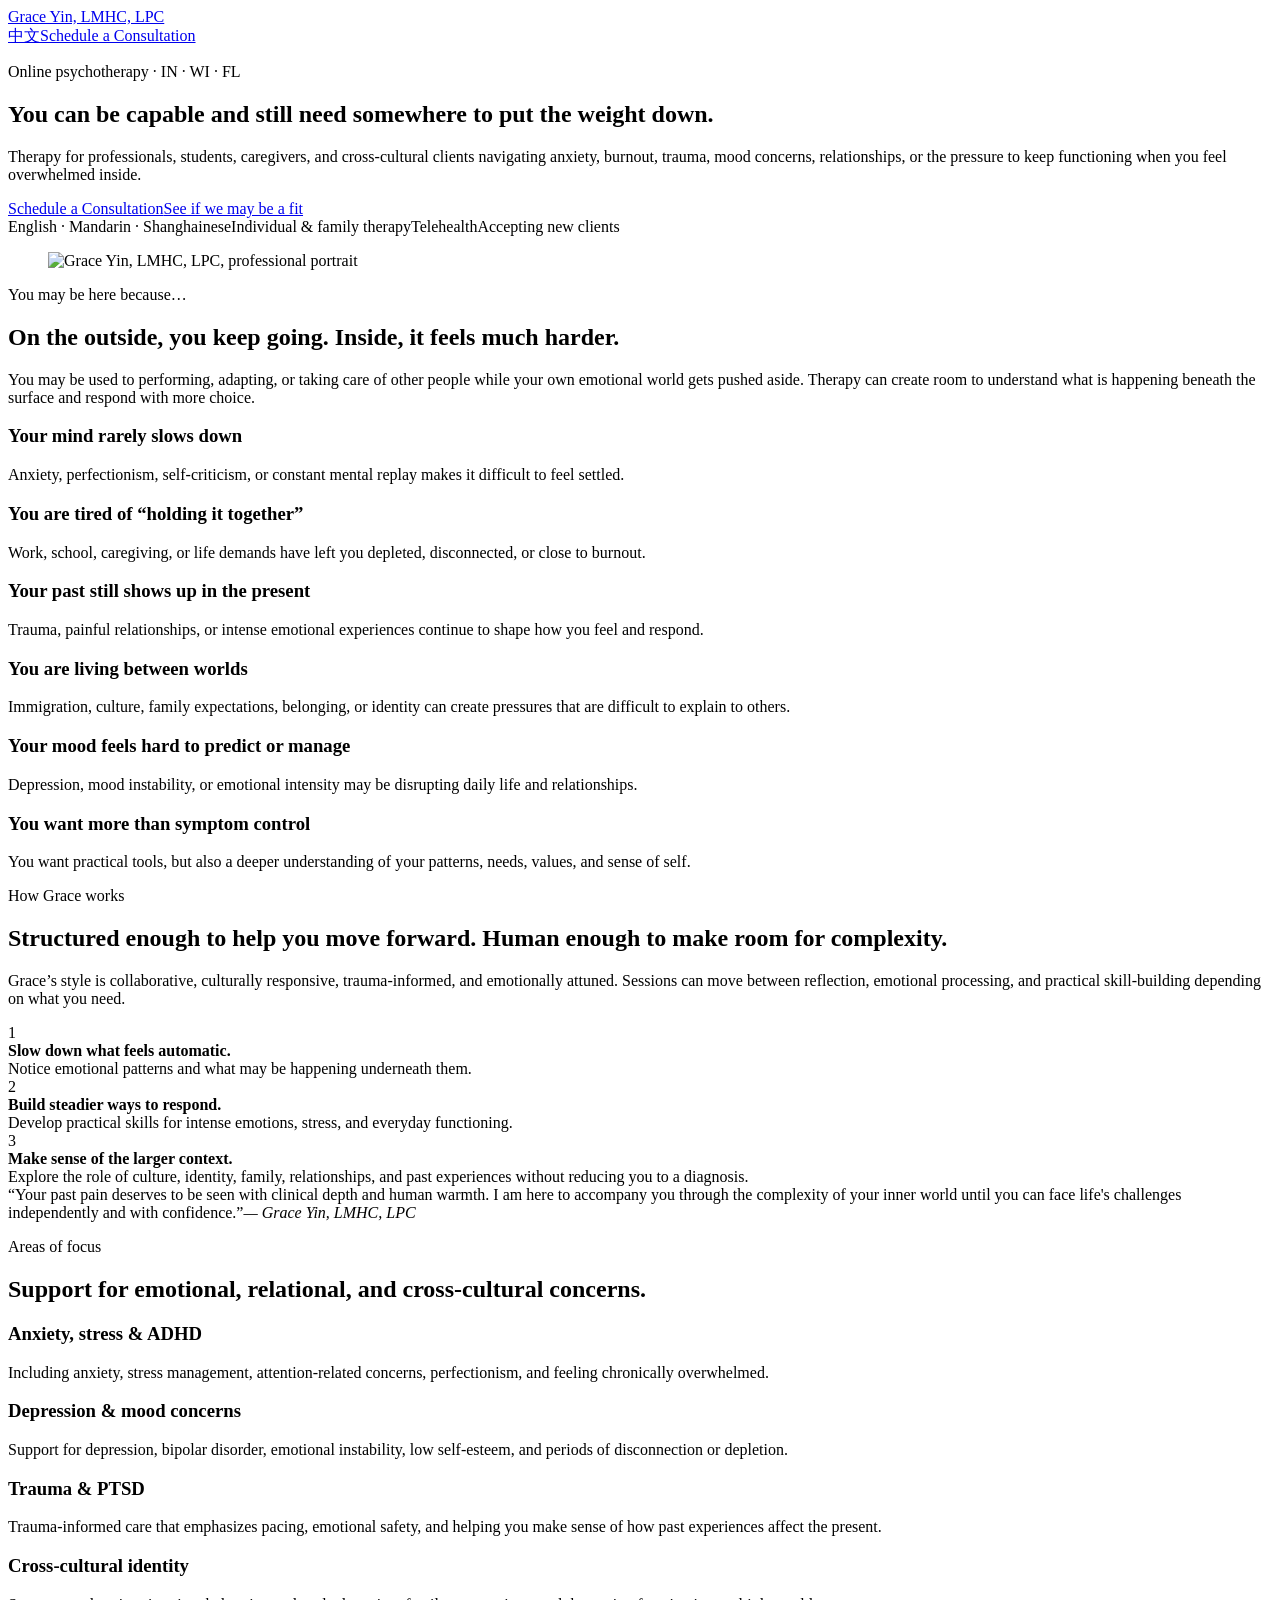
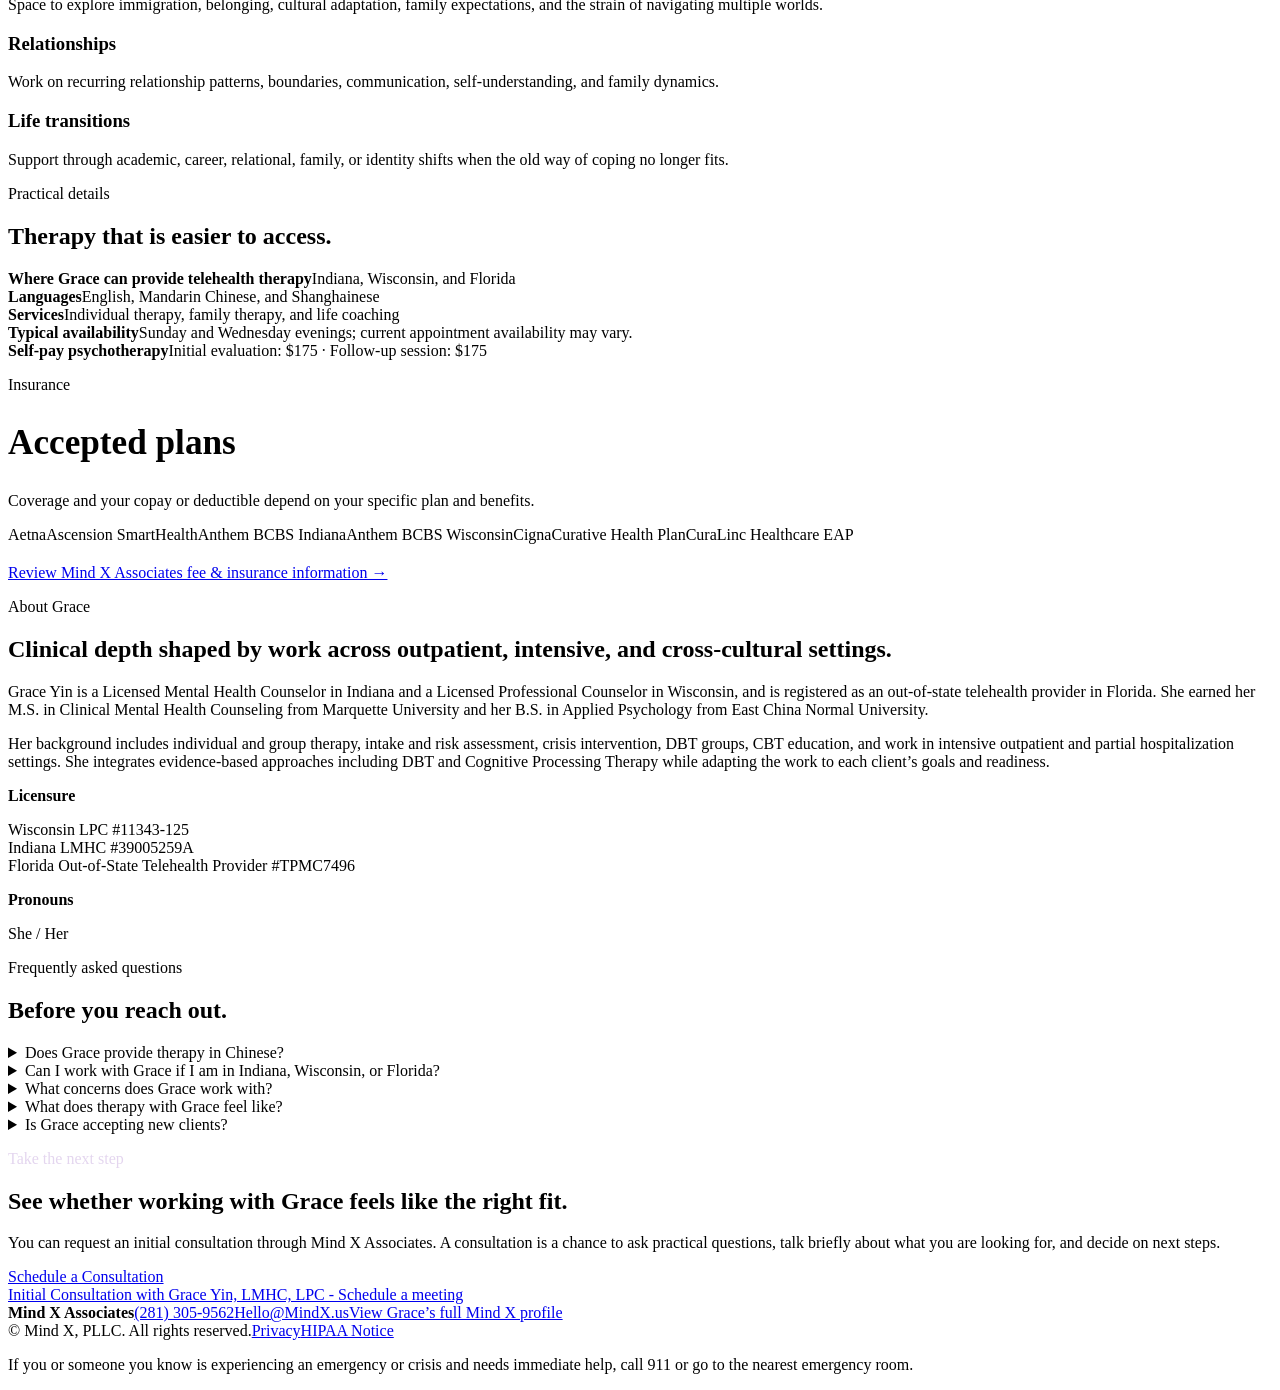
==== index.html @ 70010f0c "Deploy Grace Yin client landing page" ====
<!doctype html>
<html lang="en">
<head>
<meta charset="utf-8"><meta name="viewport" content="width=device-width,initial-scale=1">
<title>Grace Yin, LMHC, LPC | Online Therapy in Indiana, Wisconsin & Florida</title>
<meta name="description" content="Culturally responsive online therapy with Grace Yin, LMHC, LPC for anxiety, depression, trauma, ADHD, stress, life transitions, relationships, and cross-cultural identity.">
<meta property="og:title" content="Grace Yin, LMHC, LPC | Mind X Associates"><meta property="og:description" content="Warm, structured, culturally responsive therapy for people carrying more than others can see."><meta property="og:type" content="website"><meta property="og:image" content="assets/grace-yin.jpg">
<link rel="stylesheet" href="style.css"><link rel="alternate" hreflang="zh-Hans" href="zh.html"><link rel="alternate" hreflang="en" href="index.html">
<script type="application/ld+json">{"@context":"https://schema.org","@type":"Person","name":"Grace Yin","jobTitle":"Licensed Mental Health Counselor / Licensed Professional Counselor","worksFor":{"@type":"Organization","name":"Mind X Associates"},"knowsLanguage":["English","Mandarin Chinese","Shanghainese"]}</script>
</head>
<body>
<header class="site-header"><div class="wrap nav"><a class="brand" href="#top">Grace Yin, LMHC, LPC</a><div class="nav-right"><a class="lang" href="zh.html" lang="zh-Hans">中文</a><a class="button" href="https://schedule.mindx.us/i/ehi8FtqM" target="_blank" rel="noopener">Schedule a Consultation</a></div></div></header>
<main id="top">
<section class="hero"><div class="wrap hero-grid"><div class="reveal"><p class="eyebrow">Online psychotherapy · IN · WI · FL</p><h1>You can be capable and still need somewhere to put the weight down.</h1><p class="lead">Therapy for professionals, students, caregivers, and cross-cultural clients navigating anxiety, burnout, trauma, mood concerns, relationships, or the pressure to keep functioning when you feel overwhelmed inside.</p><div class="cta-row"><a class="button" href="https://schedule.mindx.us/i/ehi8FtqM" target="_blank" rel="noopener">Schedule a Consultation</a><a class="button secondary" href="#fit">See if we may be a fit</a></div><div class="fit-row"><span class="pill">English · Mandarin · Shanghainese</span><span class="pill">Individual & family therapy</span><span class="pill">Telehealth</span><span class="pill">Accepting new clients</span></div></div><figure class="portrait-wrap reveal"><img class="portrait" src="assets/grace-yin.jpg" alt="Grace Yin, LMHC, LPC, professional portrait"></figure></div></section>
<section class="section alt" id="fit"><div class="wrap"><p class="eyebrow">You may be here because…</p><h2>On the outside, you keep going. Inside, it feels much harder.</h2><p class="intro">You may be used to performing, adapting, or taking care of other people while your own emotional world gets pushed aside. Therapy can create room to understand what is happening beneath the surface and respond with more choice.</p><div class="grid"><article class="card reveal"><h3>Your mind rarely slows down</h3><p>Anxiety, perfectionism, self-criticism, or constant mental replay makes it difficult to feel settled.</p></article><article class="card reveal"><h3>You are tired of “holding it together”</h3><p>Work, school, caregiving, or life demands have left you depleted, disconnected, or close to burnout.</p></article><article class="card reveal"><h3>Your past still shows up in the present</h3><p>Trauma, painful relationships, or intense emotional experiences continue to shape how you feel and respond.</p></article><article class="card reveal"><h3>You are living between worlds</h3><p>Immigration, culture, family expectations, belonging, or identity can create pressures that are difficult to explain to others.</p></article><article class="card reveal"><h3>Your mood feels hard to predict or manage</h3><p>Depression, mood instability, or emotional intensity may be disrupting daily life and relationships.</p></article><article class="card reveal"><h3>You want more than symptom control</h3><p>You want practical tools, but also a deeper understanding of your patterns, needs, values, and sense of self.</p></article></div></div></section>
<section class="section"><div class="wrap split"><div class="reveal"><p class="eyebrow">How Grace works</p><h2>Structured enough to help you move forward. Human enough to make room for complexity.</h2><p class="intro">Grace’s style is collaborative, culturally responsive, trauma-informed, and emotionally attuned. Sessions can move between reflection, emotional processing, and practical skill-building depending on what you need.</p><div class="approach-list"><div class="approach-item"><span class="num">1</span><div><strong>Slow down what feels automatic.</strong><br><span>Notice emotional patterns and what may be happening underneath them.</span></div></div><div class="approach-item"><span class="num">2</span><div><strong>Build steadier ways to respond.</strong><br><span>Develop practical skills for intense emotions, stress, and everyday functioning.</span></div></div><div class="approach-item"><span class="num">3</span><div><strong>Make sense of the larger context.</strong><br><span>Explore the role of culture, identity, family, relationships, and past experiences without reducing you to a diagnosis.</span></div></div></div></div><div class="reveal"><div class="quote">“Your past pain deserves to be seen with clinical depth and human warmth. I am here to accompany you through the complexity of your inner world until you can face life's challenges independently and with confidence.”<cite>— Grace Yin, LMHC, LPC</cite></div></div></div></section>
<section class="section alt"><div class="wrap"><p class="eyebrow">Areas of focus</p><h2>Support for emotional, relational, and cross-cultural concerns.</h2><div class="grid"><article class="card"><h3>Anxiety, stress & ADHD</h3><p>Including anxiety, stress management, attention-related concerns, perfectionism, and feeling chronically overwhelmed.</p></article><article class="card"><h3>Depression & mood concerns</h3><p>Support for depression, bipolar disorder, emotional instability, low self-esteem, and periods of disconnection or depletion.</p></article><article class="card"><h3>Trauma & PTSD</h3><p>Trauma-informed care that emphasizes pacing, emotional safety, and helping you make sense of how past experiences affect the present.</p></article><article class="card"><h3>Cross-cultural identity</h3><p>Space to explore immigration, belonging, cultural adaptation, family expectations, and the strain of navigating multiple worlds.</p></article><article class="card"><h3>Relationships</h3><p>Work on recurring relationship patterns, boundaries, communication, self-understanding, and family dynamics.</p></article><article class="card"><h3>Life transitions</h3><p>Support through academic, career, relational, family, or identity shifts when the old way of coping no longer fits.</p></article></div></div></section>
<section class="section"><div class="wrap detail-grid"><div class="panel reveal"><p class="eyebrow">Practical details</p><h2>Therapy that is easier to access.</h2><div class="meta-list"><div class="meta-row"><strong>Where Grace can provide telehealth therapy</strong>Indiana, Wisconsin, and Florida</div><div class="meta-row"><strong>Languages</strong>English, Mandarin Chinese, and Shanghainese</div><div class="meta-row"><strong>Services</strong>Individual therapy, family therapy, and life coaching</div><div class="meta-row"><strong>Typical availability</strong>Sunday and Wednesday evenings; current appointment availability may vary.</div><div class="meta-row"><strong>Self-pay psychotherapy</strong>Initial evaluation: $175 · Follow-up session: $175</div></div></div><div class="panel light reveal"><p class="eyebrow">Insurance</p><h2 style="font-size:2.2rem">Accepted plans</h2><p>Coverage and your copay or deductible depend on your specific plan and benefits.</p><div class="insurance"><span>Aetna</span><span>Ascension SmartHealth</span><span>Anthem BCBS Indiana</span><span>Anthem BCBS Wisconsin</span><span>Cigna</span><span>Curative Health Plan</span><span>CuraLinc Healthcare EAP</span></div><p style="margin-top:20px"><a href="https://www.mindx.us/fees-insurance" target="_blank" rel="noopener">Review Mind X Associates fee & insurance information →</a></p></div></div></section>
<section class="section alt"><div class="wrap"><p class="eyebrow">About Grace</p><h2>Clinical depth shaped by work across outpatient, intensive, and cross-cultural settings.</h2><div class="split"><div><p>Grace Yin is a Licensed Mental Health Counselor in Indiana and a Licensed Professional Counselor in Wisconsin, and is registered as an out-of-state telehealth provider in Florida. She earned her M.S. in Clinical Mental Health Counseling from Marquette University and her B.S. in Applied Psychology from East China Normal University.</p><p>Her background includes individual and group therapy, intake and risk assessment, crisis intervention, DBT groups, CBT education, and work in intensive outpatient and partial hospitalization settings. She integrates evidence-based approaches including DBT and Cognitive Processing Therapy while adapting the work to each client’s goals and readiness.</p></div><div class="panel light"><strong>Licensure</strong><p>Wisconsin LPC #11343-125<br>Indiana LMHC #39005259A<br>Florida Out-of-State Telehealth Provider #TPMC7496</p><strong>Pronouns</strong><p>She / Her</p></div></div></div></section>
<section class="section"><div class="wrap"><p class="eyebrow">Frequently asked questions</p><h2>Before you reach out.</h2><div class="faq"><details><summary>Does Grace provide therapy in Chinese?</summary><p>Yes. Grace provides therapy in English, Mandarin Chinese, and Shanghainese.</p></details><details><summary>Can I work with Grace if I am in Indiana, Wisconsin, or Florida?</summary><p>Grace provides telehealth therapy to clients located in Indiana and Wisconsin and through her Florida out-of-state telehealth registration.</p></details><details><summary>What concerns does Grace work with?</summary><p>Her listed clinical specialties include ADHD, anxiety, depression, bipolar disorder, stress management, cross-cultural identity, self-esteem, life transitions, trauma and PTSD, and relationship issues.</p></details><details><summary>What does therapy with Grace feel like?</summary><p>Her style is structured, collaborative, culturally responsive, and emotionally attuned. Some sessions may focus on emotional processing; others may emphasize concrete strategies for stress, regulation, or daily functioning.</p></details><details><summary>Is Grace accepting new clients?</summary><p>Yes. Her current Mind X Associates profile indicates that she is accepting new clients. Appointment availability can change.</p></details></div></div></section>
<section class="section contact"><div class="wrap contact-box reveal"><div><p class="eyebrow" style="color:#e4d6ef">Take the next step</p><h2>See whether working with Grace feels like the right fit.</h2><p>You can request an initial consultation through Mind X Associates. A consultation is a chance to ask practical questions, talk briefly about what you are looking for, and decide on next steps.</p><a class="button" href="https://schedule.mindx.us/i/ehi8FtqM" target="_blank" rel="noopener">Schedule a Consultation</a><div class="zcal-wrap"><script type="text/javascript" async src="https://static.zcal.co/embed/v1/embed.js"></script>
<div class="zcal-inline-widget"><a href="https://schedule.mindx.us/i/ehi8FtqM">Initial Consultation with Grace Yin, LMHC, LPC - Schedule a meeting</a></div></div></div><div class="contact-card"><strong>Mind X Associates</strong><a href="tel:+12813059562">(281) 305-9562</a><a href="mailto:Hello@MindX.us">Hello@MindX.us</a><a href="https://www.mindx.us/grace-yin" target="_blank" rel="noopener">View Grace’s full Mind X profile</a></div></div></section>
</main>
<footer class="footer"><div class="wrap"><div class="footer-row"><span>© Mind X, PLLC. All rights reserved.</span><span class="legal"><a href="https://www.mindx.us/privacy-policy/" target="_blank" rel="noopener">Privacy</a><a href="https://www.mindx.us/notice-of-privacy-practices" target="_blank" rel="noopener">HIPAA Notice</a></span></div><p class="crisis">If you or someone you know is experiencing an emergency or crisis and needs immediate help, call 911 or go to the nearest emergency room.</p></div></footer>
<script src="main.js"></script>
</body></html>
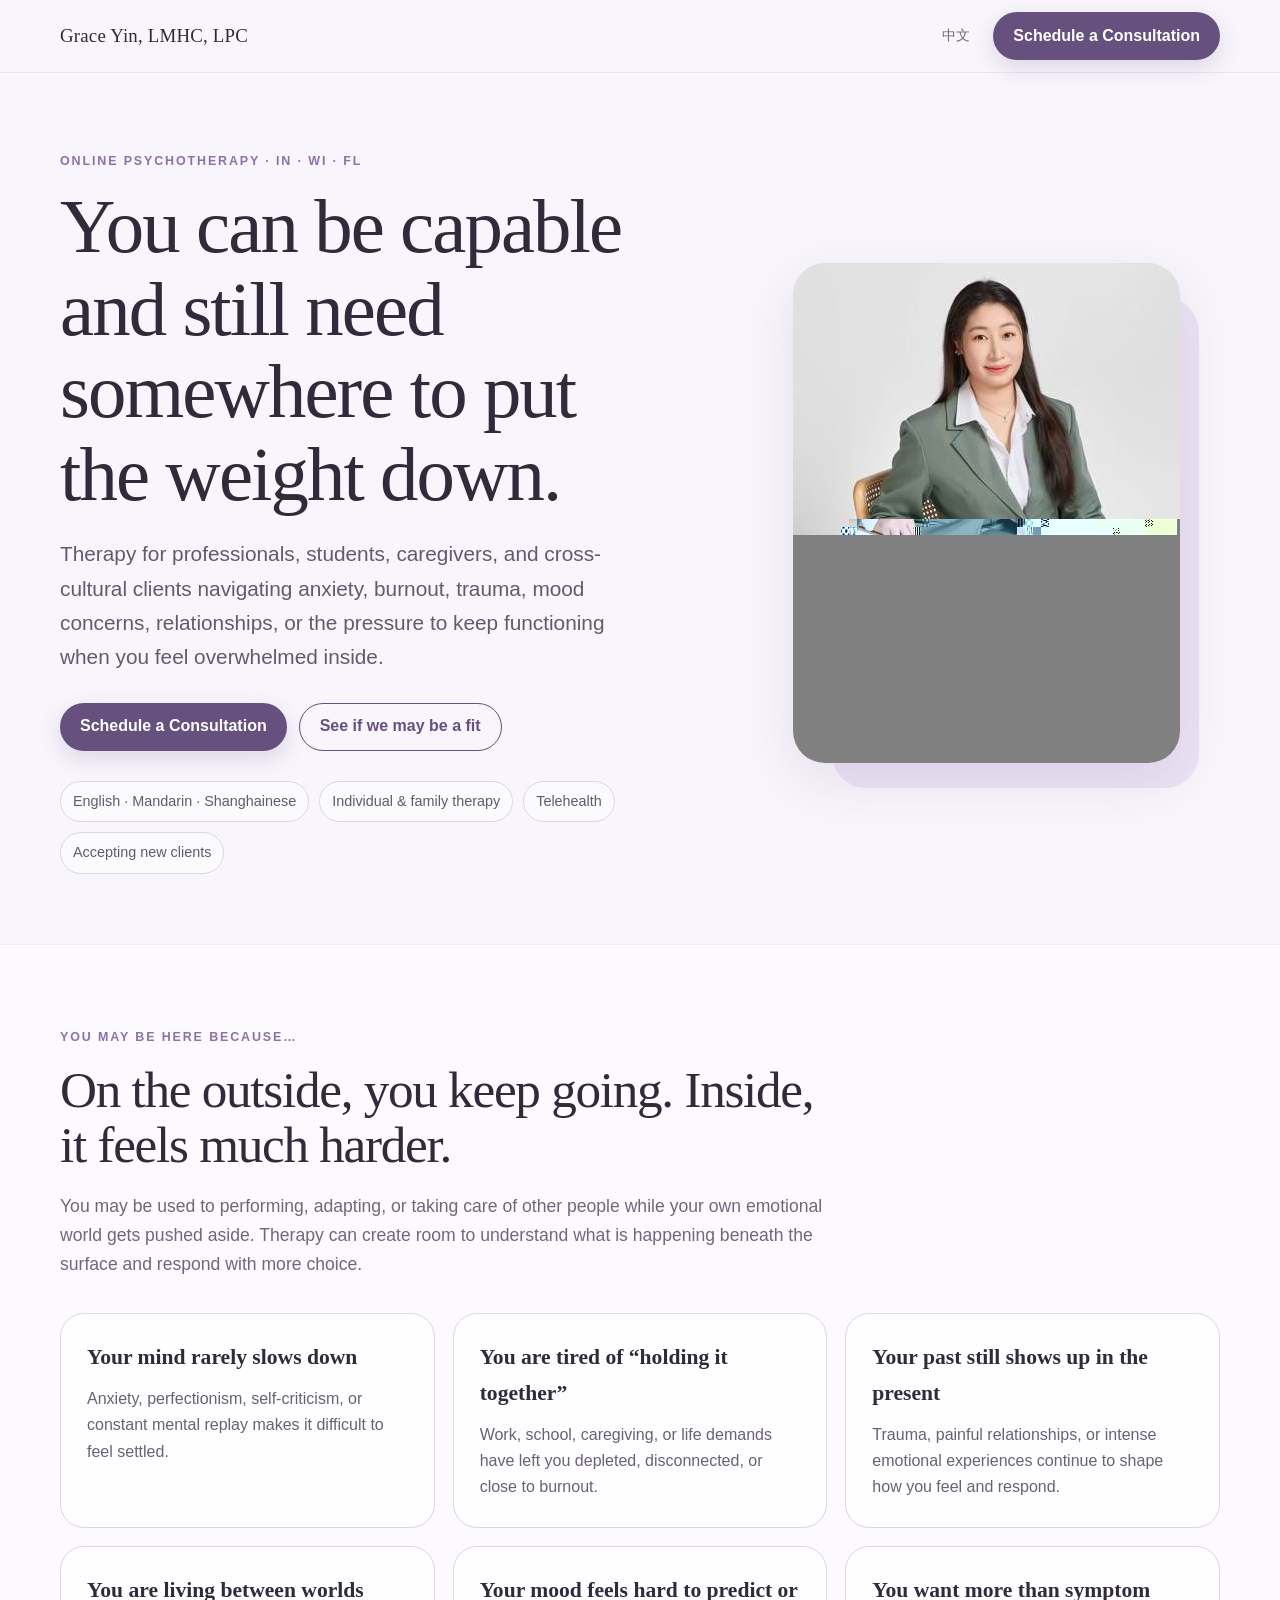
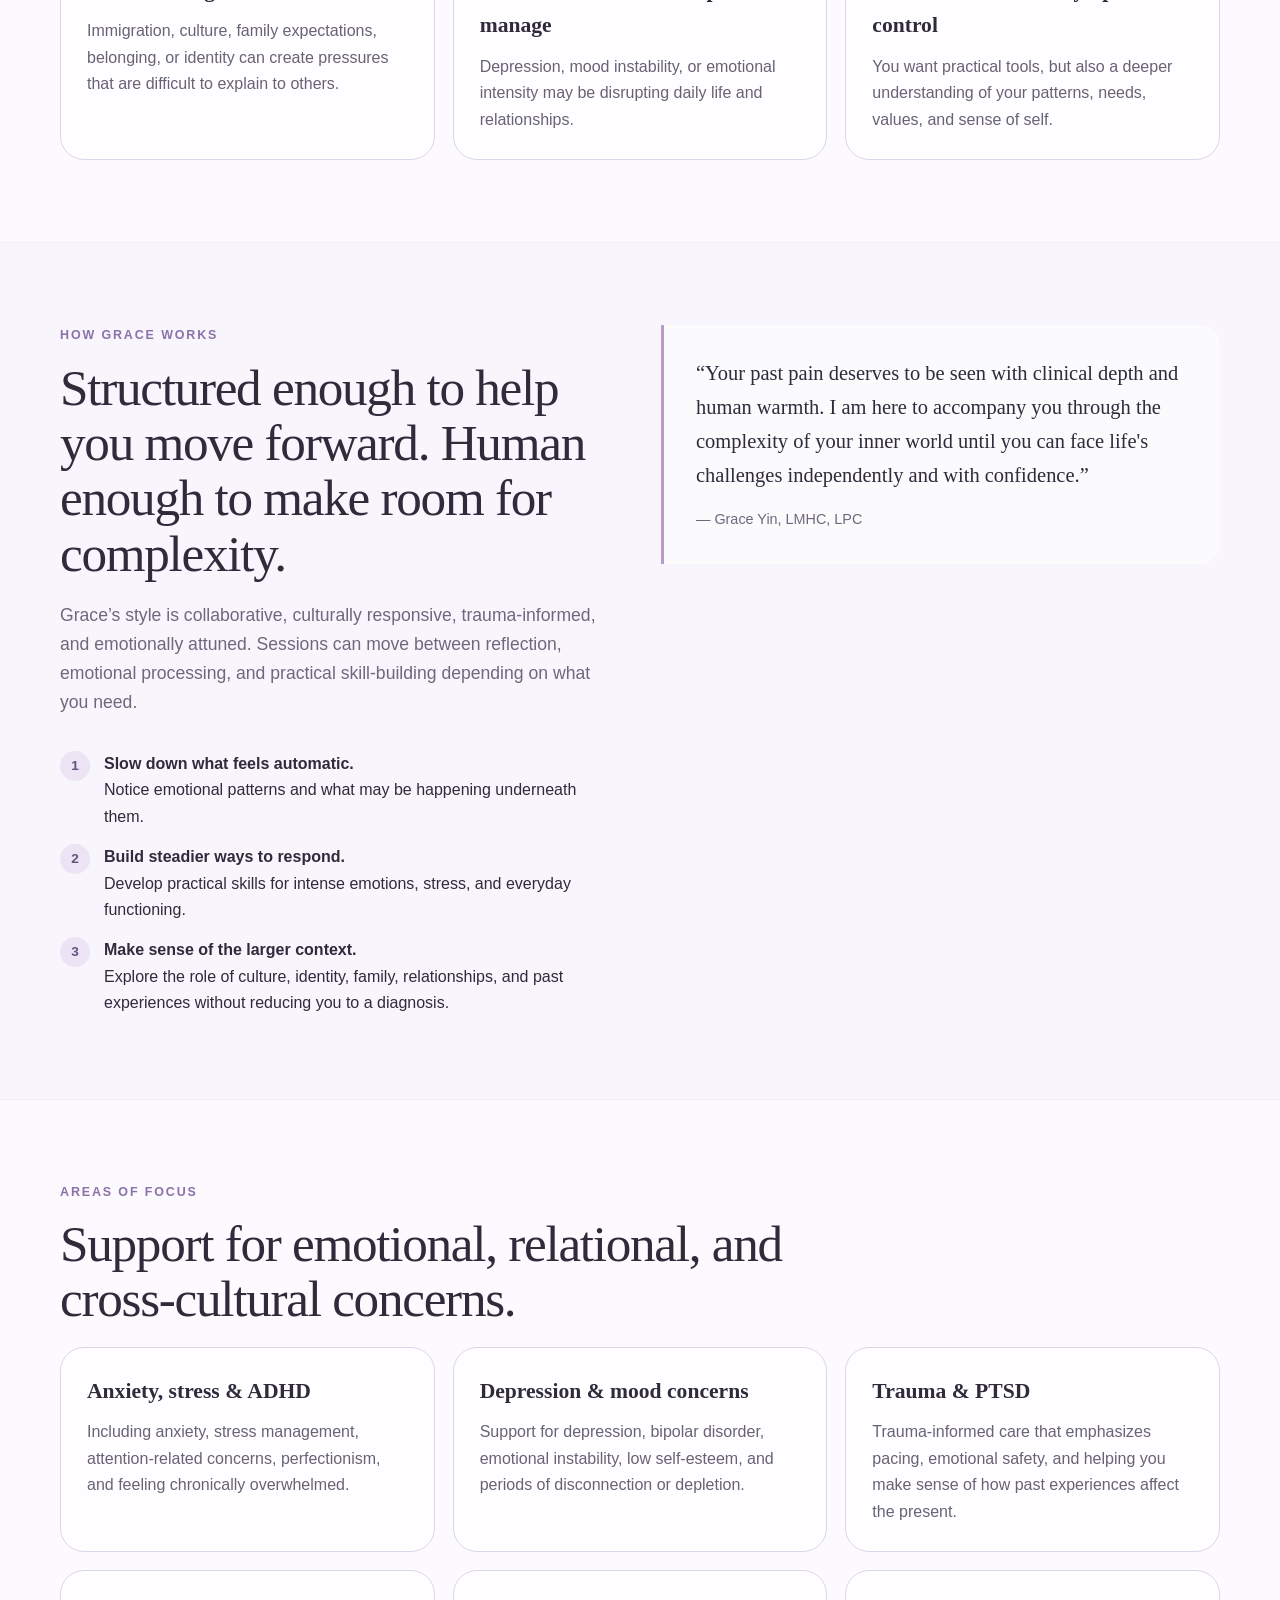
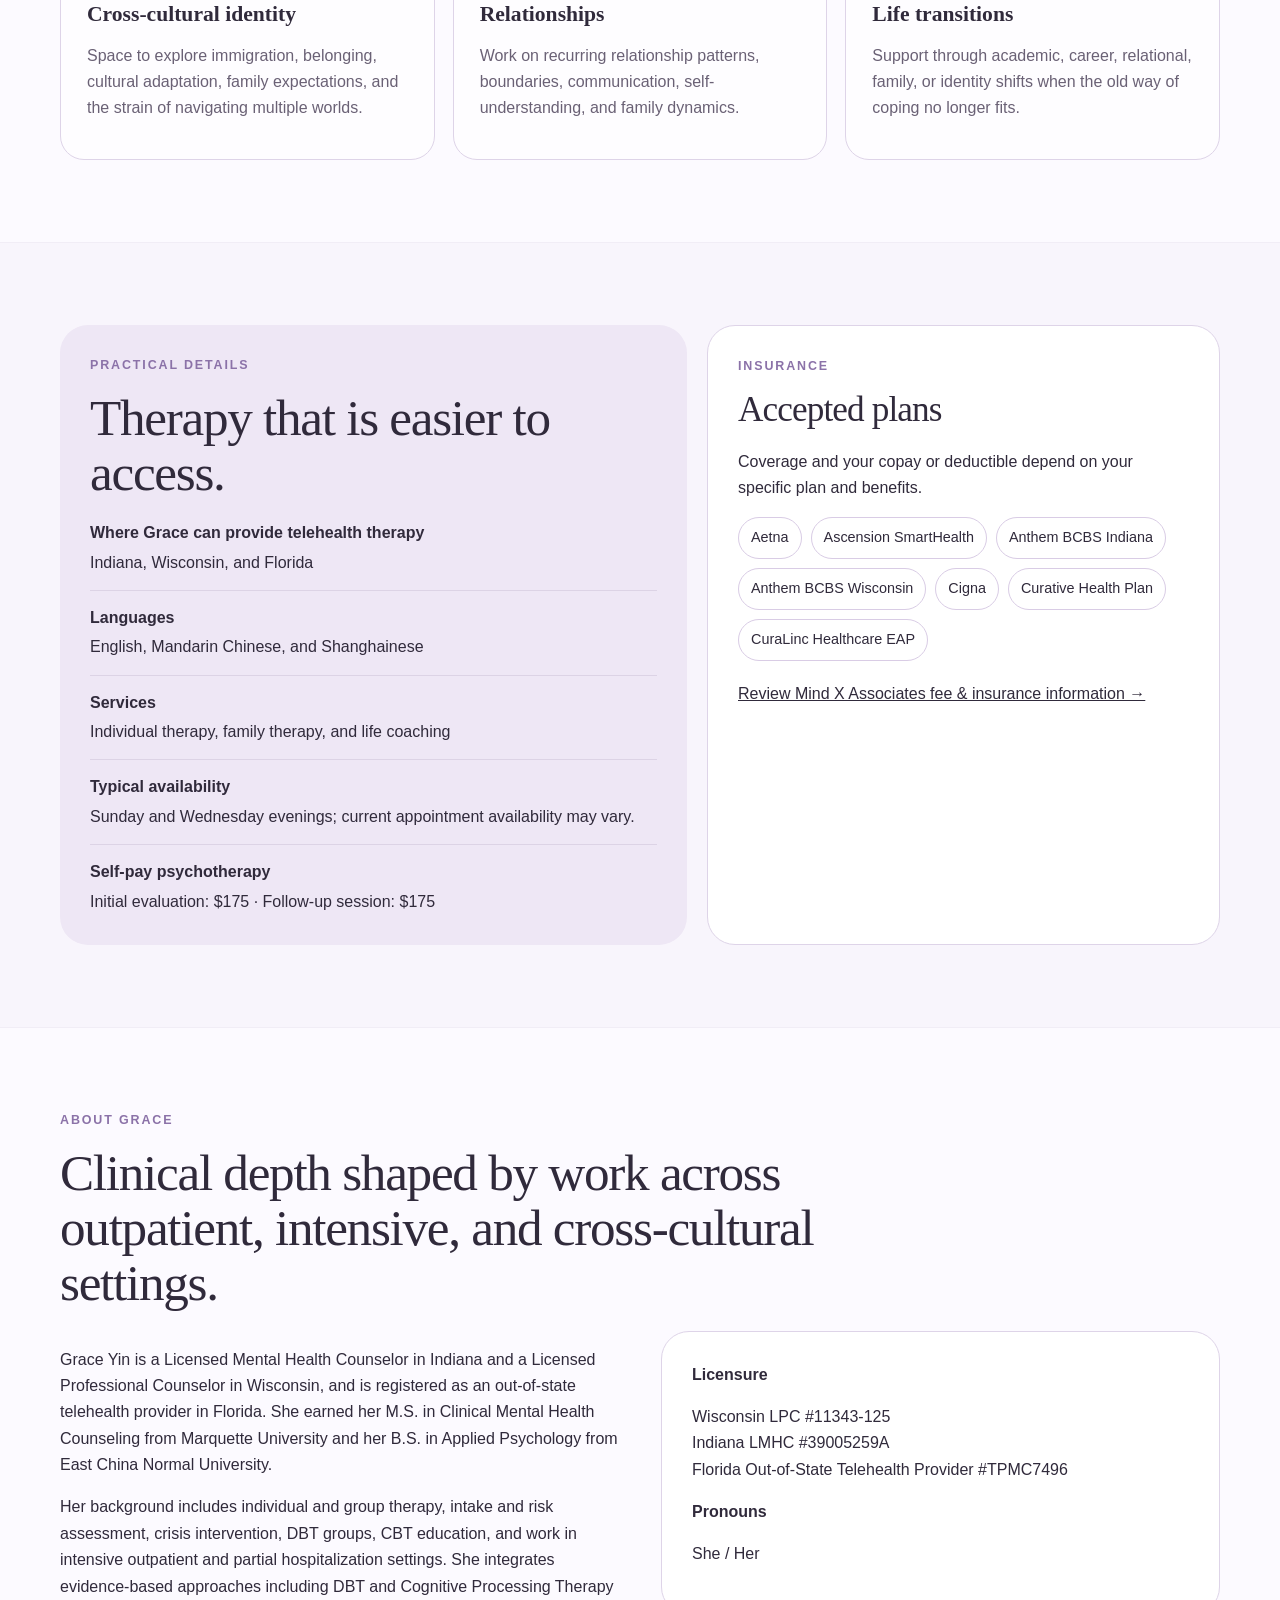
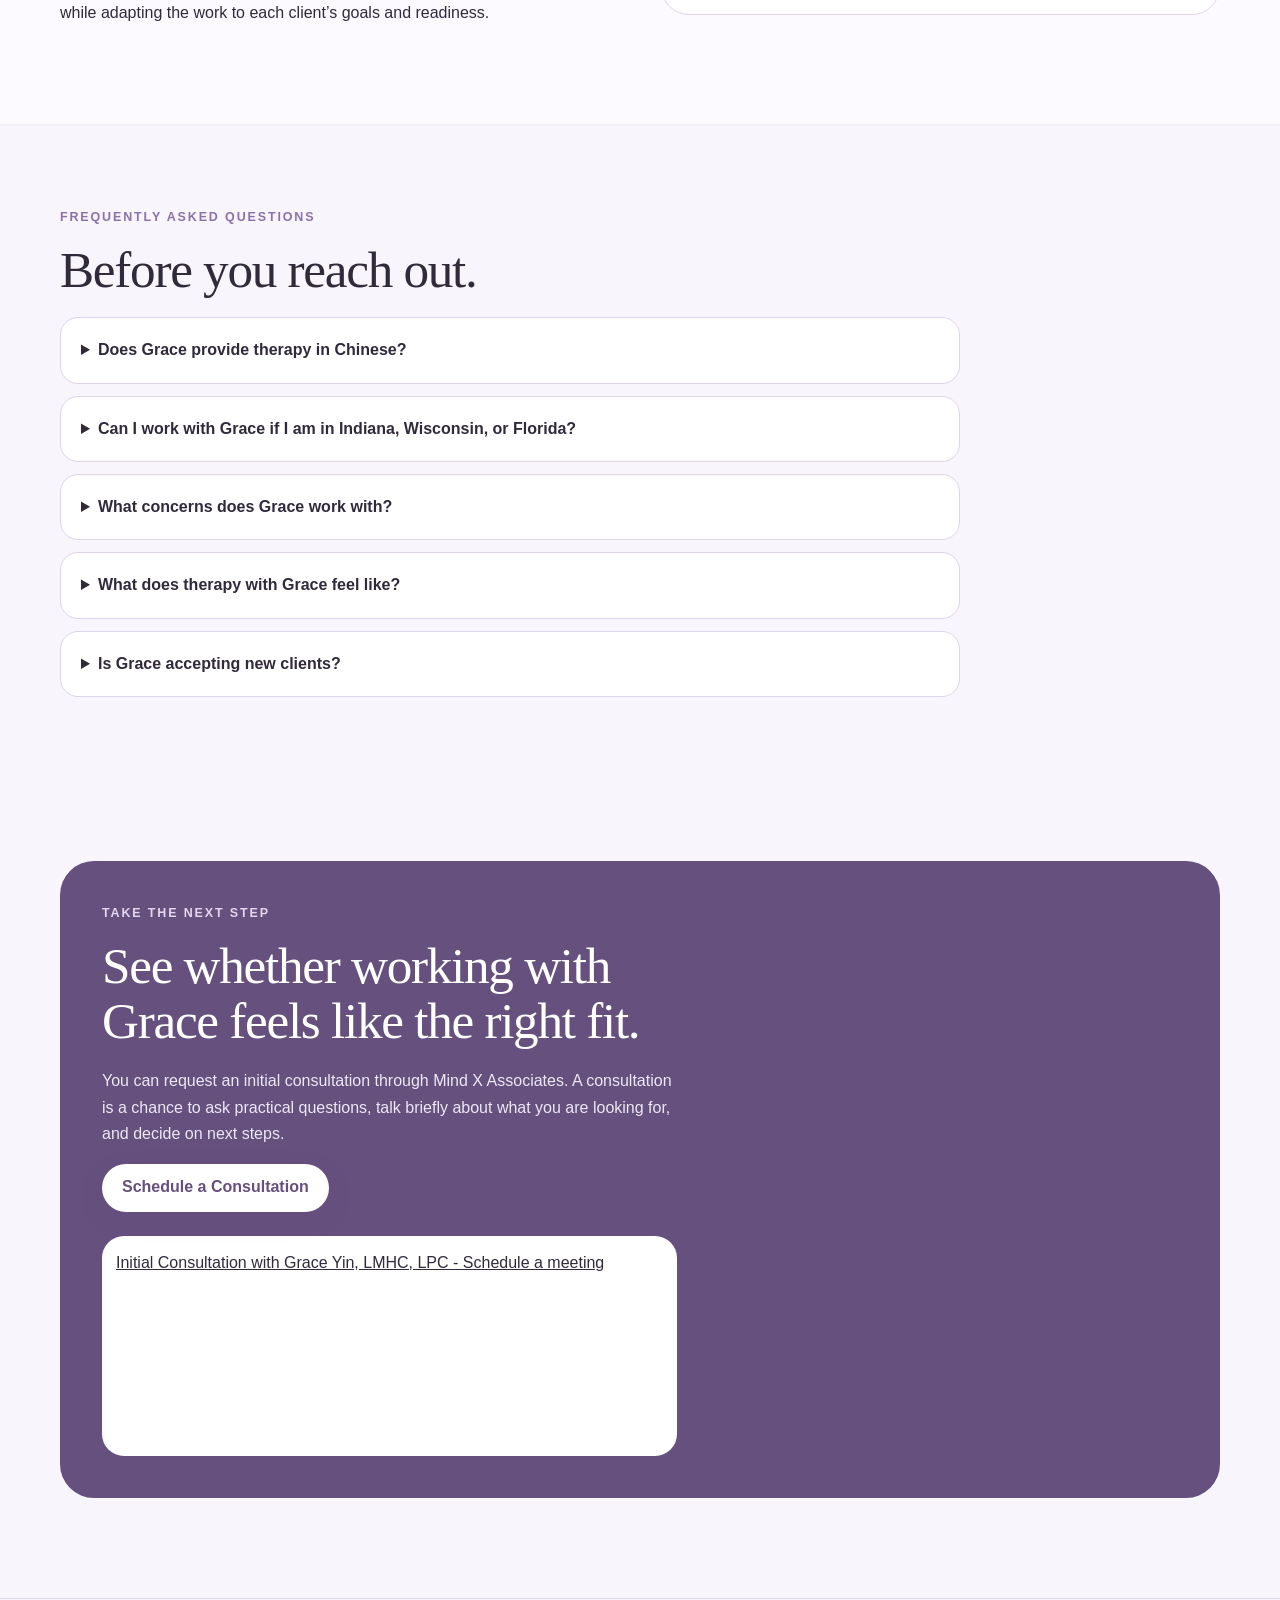
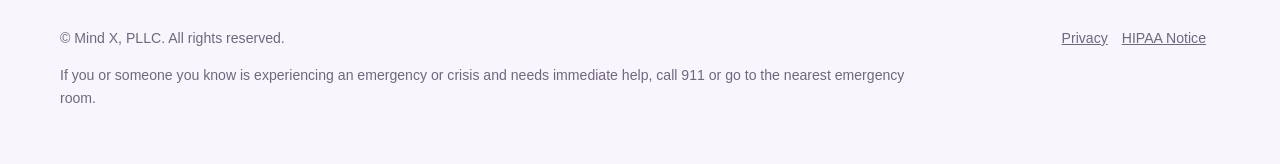
==== commit 5659ab4d: "updated" ====
--- a/index.html
+++ b/index.html
@@ -9,17 +9,17 @@
 <script type="application/ld+json">{"@context":"https://schema.org","@type":"Person","name":"Grace Yin","jobTitle":"Licensed Mental Health Counselor / Licensed Professional Counselor","worksFor":{"@type":"Organization","name":"Mind X Associates"},"knowsLanguage":["English","Mandarin Chinese","Shanghainese"]}</script>
 </head>
 <body>
-<header class="site-header"><div class="wrap nav"><a class="brand" href="#top">Grace Yin, LMHC, LPC</a><div class="nav-right"><a class="lang" href="zh.html" lang="zh-Hans">中文</a><a class="button" href="https://schedule.mindx.us/i/ehi8FtqM" target="_blank" rel="noopener">Schedule a Consultation</a></div></div></header>
+<header class="site-header"><div class="wrap nav"><a class="brand" href="#top">Grace Yin, LMHC, LPC</a><div class="nav-right"><a class="lang" href="zh.html" lang="zh-Hans">中文</a><a class="button" href="https://schedule.mindx.us/grace-yin" target="_blank" rel="noopener">Schedule a Consultation</a></div></div></header>
 <main id="top">
-<section class="hero"><div class="wrap hero-grid"><div class="reveal"><p class="eyebrow">Online psychotherapy · IN · WI · FL</p><h1>You can be capable and still need somewhere to put the weight down.</h1><p class="lead">Therapy for professionals, students, caregivers, and cross-cultural clients navigating anxiety, burnout, trauma, mood concerns, relationships, or the pressure to keep functioning when you feel overwhelmed inside.</p><div class="cta-row"><a class="button" href="https://schedule.mindx.us/i/ehi8FtqM" target="_blank" rel="noopener">Schedule a Consultation</a><a class="button secondary" href="#fit">See if we may be a fit</a></div><div class="fit-row"><span class="pill">English · Mandarin · Shanghainese</span><span class="pill">Individual & family therapy</span><span class="pill">Telehealth</span><span class="pill">Accepting new clients</span></div></div><figure class="portrait-wrap reveal"><img class="portrait" src="assets/grace-yin.jpg" alt="Grace Yin, LMHC, LPC, professional portrait"></figure></div></section>
+<section class="hero"><div class="wrap hero-grid"><div class="reveal"><p class="eyebrow">Online psychotherapy · IN · WI · FL</p><h1>You can be capable and still need somewhere to put the weight down.</h1><p class="lead">Therapy for professionals, students, caregivers, and cross-cultural clients navigating anxiety, burnout, trauma, mood concerns, relationships, or the pressure to keep functioning when you feel overwhelmed inside.</p><div class="cta-row"><a class="button" href="https://schedule.mindx.us/grace-yin" target="_blank" rel="noopener">Schedule a Consultation</a><a class="button secondary" href="#fit">See if we may be a fit</a></div><div class="fit-row"><span class="pill">English · Mandarin · Shanghainese</span><span class="pill">Individual & family therapy</span><span class="pill">Telehealth</span><span class="pill">Accepting new clients</span></div></div><figure class="portrait-wrap reveal"><img class="portrait" src="assets/grace-yin.jpg" alt="Grace Yin, LMHC, LPC, professional portrait"></figure></div></section>
 <section class="section alt" id="fit"><div class="wrap"><p class="eyebrow">You may be here because…</p><h2>On the outside, you keep going. Inside, it feels much harder.</h2><p class="intro">You may be used to performing, adapting, or taking care of other people while your own emotional world gets pushed aside. Therapy can create room to understand what is happening beneath the surface and respond with more choice.</p><div class="grid"><article class="card reveal"><h3>Your mind rarely slows down</h3><p>Anxiety, perfectionism, self-criticism, or constant mental replay makes it difficult to feel settled.</p></article><article class="card reveal"><h3>You are tired of “holding it together”</h3><p>Work, school, caregiving, or life demands have left you depleted, disconnected, or close to burnout.</p></article><article class="card reveal"><h3>Your past still shows up in the present</h3><p>Trauma, painful relationships, or intense emotional experiences continue to shape how you feel and respond.</p></article><article class="card reveal"><h3>You are living between worlds</h3><p>Immigration, culture, family expectations, belonging, or identity can create pressures that are difficult to explain to others.</p></article><article class="card reveal"><h3>Your mood feels hard to predict or manage</h3><p>Depression, mood instability, or emotional intensity may be disrupting daily life and relationships.</p></article><article class="card reveal"><h3>You want more than symptom control</h3><p>You want practical tools, but also a deeper understanding of your patterns, needs, values, and sense of self.</p></article></div></div></section>
 <section class="section"><div class="wrap split"><div class="reveal"><p class="eyebrow">How Grace works</p><h2>Structured enough to help you move forward. Human enough to make room for complexity.</h2><p class="intro">Grace’s style is collaborative, culturally responsive, trauma-informed, and emotionally attuned. Sessions can move between reflection, emotional processing, and practical skill-building depending on what you need.</p><div class="approach-list"><div class="approach-item"><span class="num">1</span><div><strong>Slow down what feels automatic.</strong><br><span>Notice emotional patterns and what may be happening underneath them.</span></div></div><div class="approach-item"><span class="num">2</span><div><strong>Build steadier ways to respond.</strong><br><span>Develop practical skills for intense emotions, stress, and everyday functioning.</span></div></div><div class="approach-item"><span class="num">3</span><div><strong>Make sense of the larger context.</strong><br><span>Explore the role of culture, identity, family, relationships, and past experiences without reducing you to a diagnosis.</span></div></div></div></div><div class="reveal"><div class="quote">“Your past pain deserves to be seen with clinical depth and human warmth. I am here to accompany you through the complexity of your inner world until you can face life's challenges independently and with confidence.”<cite>— Grace Yin, LMHC, LPC</cite></div></div></div></section>
 <section class="section alt"><div class="wrap"><p class="eyebrow">Areas of focus</p><h2>Support for emotional, relational, and cross-cultural concerns.</h2><div class="grid"><article class="card"><h3>Anxiety, stress & ADHD</h3><p>Including anxiety, stress management, attention-related concerns, perfectionism, and feeling chronically overwhelmed.</p></article><article class="card"><h3>Depression & mood concerns</h3><p>Support for depression, bipolar disorder, emotional instability, low self-esteem, and periods of disconnection or depletion.</p></article><article class="card"><h3>Trauma & PTSD</h3><p>Trauma-informed care that emphasizes pacing, emotional safety, and helping you make sense of how past experiences affect the present.</p></article><article class="card"><h3>Cross-cultural identity</h3><p>Space to explore immigration, belonging, cultural adaptation, family expectations, and the strain of navigating multiple worlds.</p></article><article class="card"><h3>Relationships</h3><p>Work on recurring relationship patterns, boundaries, communication, self-understanding, and family dynamics.</p></article><article class="card"><h3>Life transitions</h3><p>Support through academic, career, relational, family, or identity shifts when the old way of coping no longer fits.</p></article></div></div></section>
 <section class="section"><div class="wrap detail-grid"><div class="panel reveal"><p class="eyebrow">Practical details</p><h2>Therapy that is easier to access.</h2><div class="meta-list"><div class="meta-row"><strong>Where Grace can provide telehealth therapy</strong>Indiana, Wisconsin, and Florida</div><div class="meta-row"><strong>Languages</strong>English, Mandarin Chinese, and Shanghainese</div><div class="meta-row"><strong>Services</strong>Individual therapy, family therapy, and life coaching</div><div class="meta-row"><strong>Typical availability</strong>Sunday and Wednesday evenings; current appointment availability may vary.</div><div class="meta-row"><strong>Self-pay psychotherapy</strong>Initial evaluation: $175 · Follow-up session: $175</div></div></div><div class="panel light reveal"><p class="eyebrow">Insurance</p><h2 style="font-size:2.2rem">Accepted plans</h2><p>Coverage and your copay or deductible depend on your specific plan and benefits.</p><div class="insurance"><span>Aetna</span><span>Ascension SmartHealth</span><span>Anthem BCBS Indiana</span><span>Anthem BCBS Wisconsin</span><span>Cigna</span><span>Curative Health Plan</span><span>CuraLinc Healthcare EAP</span></div><p style="margin-top:20px"><a href="https://www.mindx.us/fees-insurance" target="_blank" rel="noopener">Review Mind X Associates fee & insurance information →</a></p></div></div></section>
 <section class="section alt"><div class="wrap"><p class="eyebrow">About Grace</p><h2>Clinical depth shaped by work across outpatient, intensive, and cross-cultural settings.</h2><div class="split"><div><p>Grace Yin is a Licensed Mental Health Counselor in Indiana and a Licensed Professional Counselor in Wisconsin, and is registered as an out-of-state telehealth provider in Florida. She earned her M.S. in Clinical Mental Health Counseling from Marquette University and her B.S. in Applied Psychology from East China Normal University.</p><p>Her background includes individual and group therapy, intake and risk assessment, crisis intervention, DBT groups, CBT education, and work in intensive outpatient and partial hospitalization settings. She integrates evidence-based approaches including DBT and Cognitive Processing Therapy while adapting the work to each client’s goals and readiness.</p></div><div class="panel light"><strong>Licensure</strong><p>Wisconsin LPC #11343-125<br>Indiana LMHC #39005259A<br>Florida Out-of-State Telehealth Provider #TPMC7496</p><strong>Pronouns</strong><p>She / Her</p></div></div></div></section>
 <section class="section"><div class="wrap"><p class="eyebrow">Frequently asked questions</p><h2>Before you reach out.</h2><div class="faq"><details><summary>Does Grace provide therapy in Chinese?</summary><p>Yes. Grace provides therapy in English, Mandarin Chinese, and Shanghainese.</p></details><details><summary>Can I work with Grace if I am in Indiana, Wisconsin, or Florida?</summary><p>Grace provides telehealth therapy to clients located in Indiana and Wisconsin and through her Florida out-of-state telehealth registration.</p></details><details><summary>What concerns does Grace work with?</summary><p>Her listed clinical specialties include ADHD, anxiety, depression, bipolar disorder, stress management, cross-cultural identity, self-esteem, life transitions, trauma and PTSD, and relationship issues.</p></details><details><summary>What does therapy with Grace feel like?</summary><p>Her style is structured, collaborative, culturally responsive, and emotionally attuned. Some sessions may focus on emotional processing; others may emphasize concrete strategies for stress, regulation, or daily functioning.</p></details><details><summary>Is Grace accepting new clients?</summary><p>Yes. Her current Mind X Associates profile indicates that she is accepting new clients. Appointment availability can change.</p></details></div></div></section>
-<section class="section contact"><div class="wrap contact-box reveal"><div><p class="eyebrow" style="color:#e4d6ef">Take the next step</p><h2>See whether working with Grace feels like the right fit.</h2><p>You can request an initial consultation through Mind X Associates. A consultation is a chance to ask practical questions, talk briefly about what you are looking for, and decide on next steps.</p><a class="button" href="https://schedule.mindx.us/i/ehi8FtqM" target="_blank" rel="noopener">Schedule a Consultation</a><div class="zcal-wrap"><script type="text/javascript" async src="https://static.zcal.co/embed/v1/embed.js"></script>
-<div class="zcal-inline-widget"><a href="https://schedule.mindx.us/i/ehi8FtqM">Initial Consultation with Grace Yin, LMHC, LPC - Schedule a meeting</a></div></div></div><div class="contact-card"><strong>Mind X Associates</strong><a href="tel:+12813059562">(281) 305-9562</a><a href="mailto:Hello@MindX.us">Hello@MindX.us</a><a href="https://www.mindx.us/grace-yin" target="_blank" rel="noopener">View Grace’s full Mind X profile</a></div></div></section>
+<section class="section contact"><div class="wrap contact-box reveal"><div><p class="eyebrow" style="color:#e4d6ef">Take the next step</p><h2>See whether working with Grace feels like the right fit.</h2><p>You can request an initial consultation through Mind X Associates. A consultation is a chance to ask practical questions, talk briefly about what you are looking for, and decide on next steps.</p><a class="button" href="https://schedule.mindx.us/grace-yin" target="_blank" rel="noopener">Schedule a Consultation</a><div class="zcal-wrap"><script type="text/javascript" async src="https://static.zcal.co/embed/v1/embed.js"></script>
+<div class="zcal-inline-widget"><a href="https://schedule.mindx.us/grace-yin">Initial Consultation with Grace Yin, LMHC, LPC - Schedule a meeting</a></div></div></div></section>
 </main>
 <footer class="footer"><div class="wrap"><div class="footer-row"><span>© Mind X, PLLC. All rights reserved.</span><span class="legal"><a href="https://www.mindx.us/privacy-policy/" target="_blank" rel="noopener">Privacy</a><a href="https://www.mindx.us/notice-of-privacy-practices" target="_blank" rel="noopener">HIPAA Notice</a></span></div><p class="crisis">If you or someone you know is experiencing an emergency or crisis and needs immediate help, call 911 or go to the nearest emergency room.</p></div></footer>
 <script src="main.js"></script>
--- a/style.css
+++ b/style.css
@@ -0,0 +1,25 @@
+:root{
+  --bg:#f3f6f1;--surface:#fbfcf8;--ink:#22302a;--muted:#66756d;--green:#607969;--green-dark:#344d40;--green-soft:#dfe8e1;--line:#d5ded7;--warm:#c7aa83;--shadow:0 18px 55px rgba(36,57,47,.10);--radius:24px;--max:1160px
+}
+*{box-sizing:border-box} html{scroll-behavior:smooth} body{margin:0;background:var(--bg);color:var(--ink);font-family:Inter,ui-sans-serif,-apple-system,BlinkMacSystemFont,"Segoe UI","Noto Sans SC","PingFang SC","Microsoft YaHei",sans-serif;line-height:1.65}
+a{color:inherit} img{max-width:100%;display:block}.wrap{width:min(calc(100% - 36px),var(--max));margin:auto}.site-header{position:sticky;top:0;z-index:20;background:rgba(243,246,241,.9);backdrop-filter:blur(14px);border-bottom:1px solid rgba(52,77,64,.08)}.nav{min-height:72px;display:flex;align-items:center;justify-content:space-between;gap:18px}.brand{text-decoration:none;font-family:Georgia,"Times New Roman",serif;font-size:1.18rem;letter-spacing:.01em}.nav-right{display:flex;align-items:center;gap:12px}.lang{font-size:.9rem;text-decoration:none;color:var(--muted);padding:9px 11px;border-radius:999px}.lang:hover,.lang:focus-visible{background:var(--green-soft)}.button{display:inline-flex;align-items:center;justify-content:center;min-height:48px;padding:0 20px;background:var(--green-dark);color:#fff;text-decoration:none;border-radius:999px;font-weight:700;box-shadow:0 8px 22px rgba(52,77,64,.18);transition:.2s ease}.button:hover{transform:translateY(-1px);background:#2d4438}.button.secondary{background:transparent;color:var(--green-dark);border:1px solid var(--green-dark);box-shadow:none}.button.secondary:hover{background:var(--green-soft)}.hero{padding:78px 0 70px}.hero-grid{display:grid;grid-template-columns:1.08fr .92fr;gap:64px;align-items:center}.eyebrow{font-size:.78rem;letter-spacing:.15em;text-transform:uppercase;color:var(--green);font-weight:800;margin:0 0 14px}.hero h1,.section h2{font-family:Georgia,"Times New Roman",serif;font-weight:500;line-height:1.08;letter-spacing:-.025em}.hero h1{font-size:clamp(3rem,6vw,5.6rem);margin:0 0 20px;max-width:760px}.lead{font-size:clamp(1.08rem,1.8vw,1.3rem);color:#53625b;max-width:720px;margin:0 0 28px}.cta-row{display:flex;gap:12px;flex-wrap:wrap}.fit-row{display:flex;gap:10px;flex-wrap:wrap;margin-top:30px}.pill{padding:8px 12px;border:1px solid var(--line);background:rgba(255,255,255,.55);border-radius:999px;font-size:.9rem;color:#526159}.portrait-wrap{position:relative;max-width:500px;margin-left:auto}.portrait-wrap:before{content:"";position:absolute;inset:7% -5% -5% 10%;border-radius:34px;background:var(--green-soft);z-index:-1}.portrait{aspect-ratio:4/5;object-fit:cover;object-position:center 18%;border-radius:32px;box-shadow:var(--shadow)}.section{padding:82px 0}.section.alt{background:var(--surface);border-block:1px solid rgba(52,77,64,.06)}.section h2{font-size:clamp(2.15rem,4vw,3.65rem);margin:0 0 20px;max-width:780px}.intro{font-size:1.1rem;color:var(--muted);max-width:790px;margin-bottom:34px}.grid{display:grid;grid-template-columns:repeat(3,1fr);gap:18px}.card{background:rgba(255,255,255,.68);border:1px solid var(--line);border-radius:var(--radius);padding:26px;min-height:190px}.card h3{font-family:Georgia,"Times New Roman",serif;font-weight:600;font-size:1.35rem;margin:0 0 10px}.card p{margin:0;color:#5b6a62}.split{display:grid;grid-template-columns:1fr 1fr;gap:42px;align-items:start}.quote{padding:32px;border-left:3px solid var(--warm);background:rgba(255,255,255,.55);border-radius:0 20px 20px 0;font-family:Georgia,"Times New Roman",serif;font-size:1.28rem}.quote cite{display:block;margin-top:16px;font-family:Inter,sans-serif;font-size:.9rem;color:var(--muted);font-style:normal}.approach-list{display:grid;gap:14px;margin-top:20px}.approach-item{display:grid;grid-template-columns:32px 1fr;gap:12px;align-items:start}.num{width:30px;height:30px;border-radius:50%;background:var(--green-soft);display:grid;place-items:center;font-weight:800;color:var(--green-dark);font-size:.85rem}.detail-grid{display:grid;grid-template-columns:1.1fr .9fr;gap:20px}.panel{background:#e6ede7;border-radius:28px;padding:30px}.panel.light{background:#fff;border:1px solid var(--line)}.insurance{display:flex;flex-wrap:wrap;gap:9px;margin-top:16px}.insurance span{background:#fff;border:1px solid #cbd7ce;border-radius:999px;padding:8px 12px;font-size:.9rem}.meta-list{display:grid;gap:14px}.meta-row{padding-bottom:14px;border-bottom:1px solid rgba(52,77,64,.12)}.meta-row:last-child{border:0;padding-bottom:0}.meta-row strong{display:block;margin-bottom:3px}.faq{display:grid;gap:12px;max-width:900px}.faq details{background:#fff;border:1px solid var(--line);border-radius:18px;padding:0 20px}.faq summary{cursor:pointer;font-weight:700;padding:19px 0}.faq p{color:var(--muted);margin:0 0 20px}.contact{padding-bottom:100px}.contact-box{display:grid;grid-template-columns:1.1fr .9fr;gap:30px;background:var(--green-dark);color:#fff;border-radius:34px;padding:42px}.contact-box h2{color:#fff}.contact-box p{color:#dbe5df}.contact-box .button{background:#fff;color:var(--green-dark)}.contact-card{background:rgba(255,255,255,.10);border:1px solid rgba(255,255,255,.18);border-radius:24px;padding:25px;display:grid;gap:10px}.contact-card a{color:#fff}.footer{border-top:1px solid var(--line);padding:28px 0 40px;color:var(--muted);font-size:.88rem}.footer-row{display:flex;justify-content:space-between;gap:20px;flex-wrap:wrap}.legal a{margin-right:14px}.crisis{margin-top:14px;max-width:850px}.reveal{opacity:0;transform:translateY(12px);transition:.55s ease}.reveal.visible{opacity:1;transform:none}:focus-visible{outline:3px solid #b9915f;outline-offset:3px}
+@media(max-width:850px){.hero{padding-top:46px}.hero-grid,.split,.detail-grid,.contact-box{grid-template-columns:1fr}.portrait-wrap{margin:12px auto 0;max-width:520px}.hero-grid{gap:36px}.grid{grid-template-columns:1fr 1fr}.nav .button{display:none}.contact-box{padding:30px}.section{padding:64px 0}}
+@media(max-width:560px){.wrap{width:min(calc(100% - 24px),var(--max))}.nav{min-height:64px}.brand{font-size:1rem}.lang{padding:7px 9px}.hero h1{font-size:2.8rem}.grid{grid-template-columns:1fr}.section{padding:54px 0}.card{min-height:auto;padding:22px}.portrait{border-radius:24px}.contact-box{padding:24px;border-radius:26px}.button{width:100%}.cta-row{display:grid}.fit-row{gap:7px}.pill{font-size:.82rem}}
+@media(prefers-reduced-motion:reduce){html{scroll-behavior:auto}.button,.reveal{transition:none}.reveal{opacity:1;transform:none}}
+
+/* Light lavender palette */
+:root{--bg:#f8f5fc;--surface:#fcfaff;--ink:#302a3b;--muted:#70677d;--green:#8b72a8;--green-dark:#65507e;--green-soft:#ece3f5;--line:#ded4e8;--warm:#b99bc9;--shadow:0 18px 55px rgba(80,59,104,.11)}
+.site-header{background:rgba(248,245,252,.92);border-bottom-color:rgba(101,80,126,.09)}
+.button{box-shadow:0 8px 22px rgba(101,80,126,.18)}
+.button:hover{background:#58446f}
+.lead,.pill{color:#625a6e}
+.section.alt{border-block-color:rgba(101,80,126,.07)}
+.card p{color:#6a6175}
+.panel{background:#eee7f5}
+.insurance span{border-color:#d9cce5}
+.meta-row{border-bottom-color:rgba(101,80,126,.13)}
+.contact-box p{color:#eee7f5}
+:focus-visible{outline-color:#a987bd}
+.zcal-wrap{margin-top:24px;background:#fff;border-radius:22px;padding:14px;min-height:220px;color:var(--ink);overflow:hidden}
+.zcal-wrap .zcal-inline-widget{width:100%;min-height:190px}
+@media(max-width:600px){.zcal-wrap{padding:8px;border-radius:16px}}
